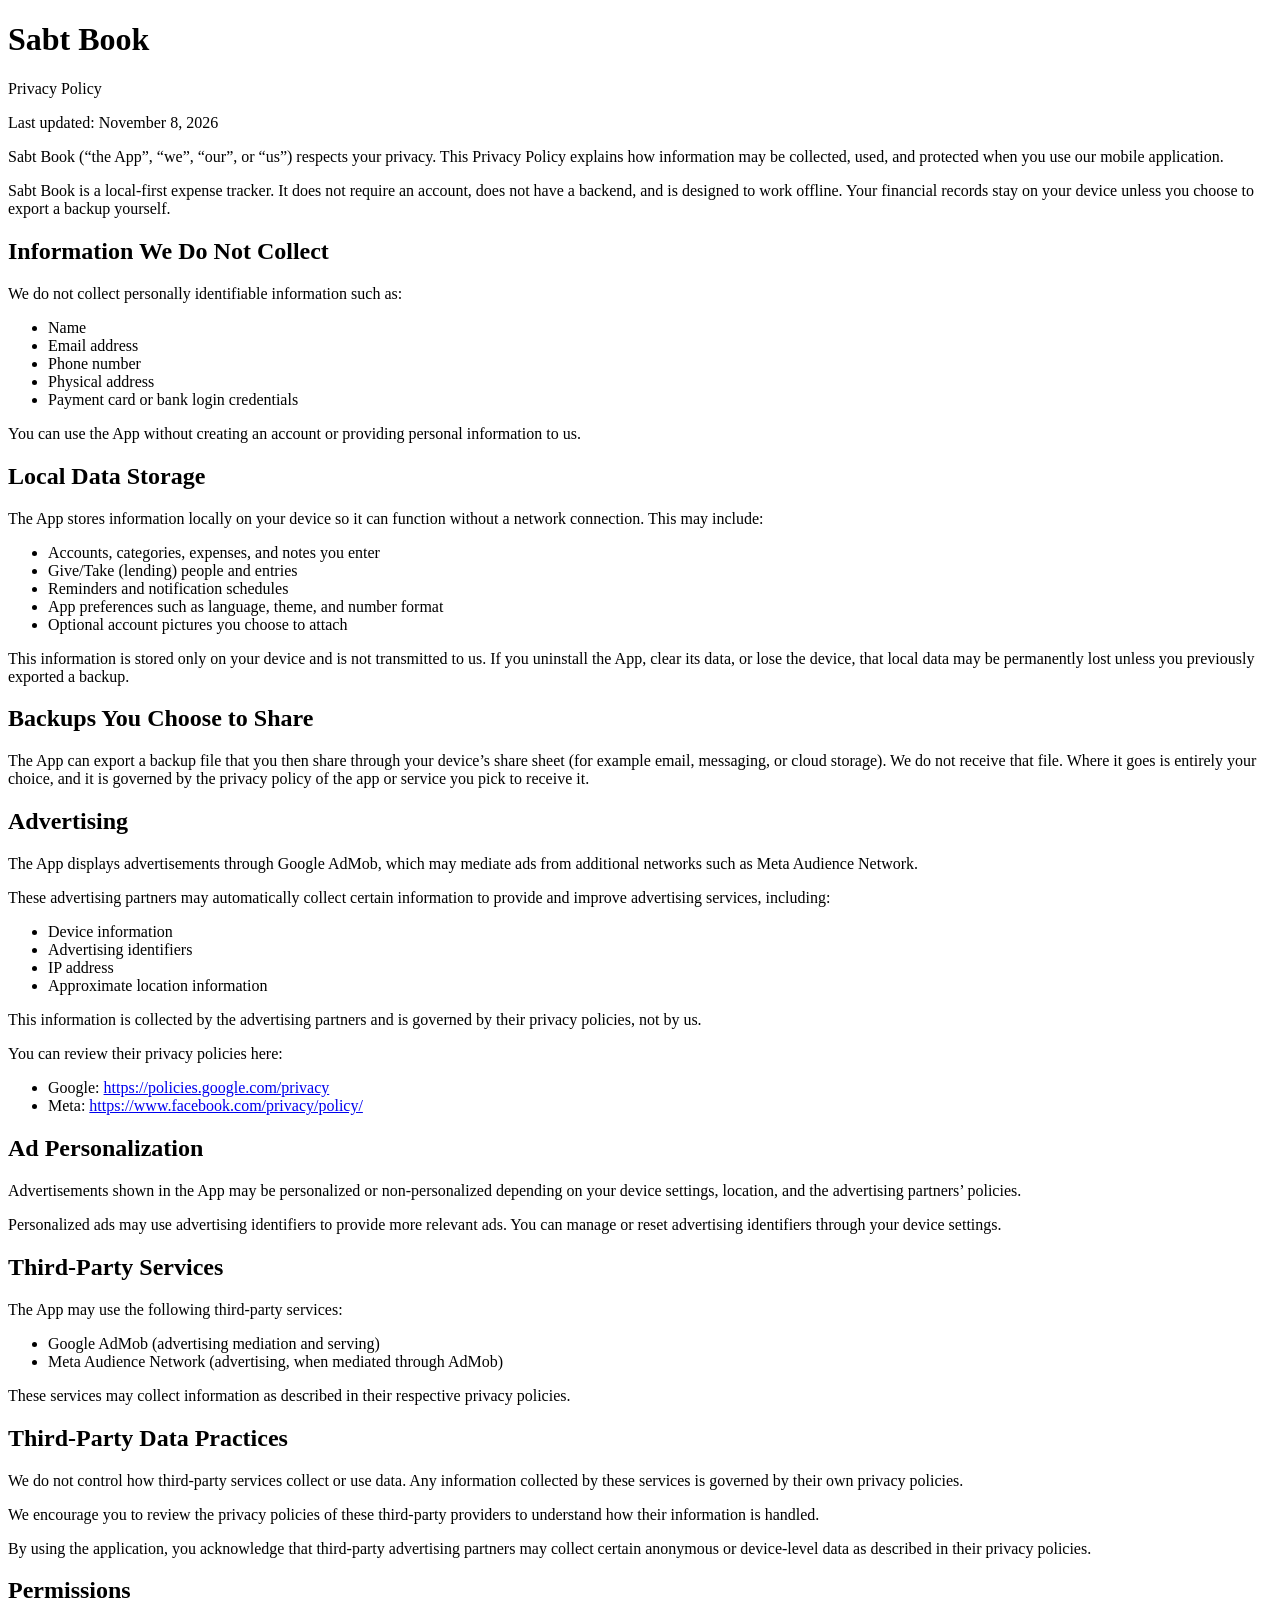
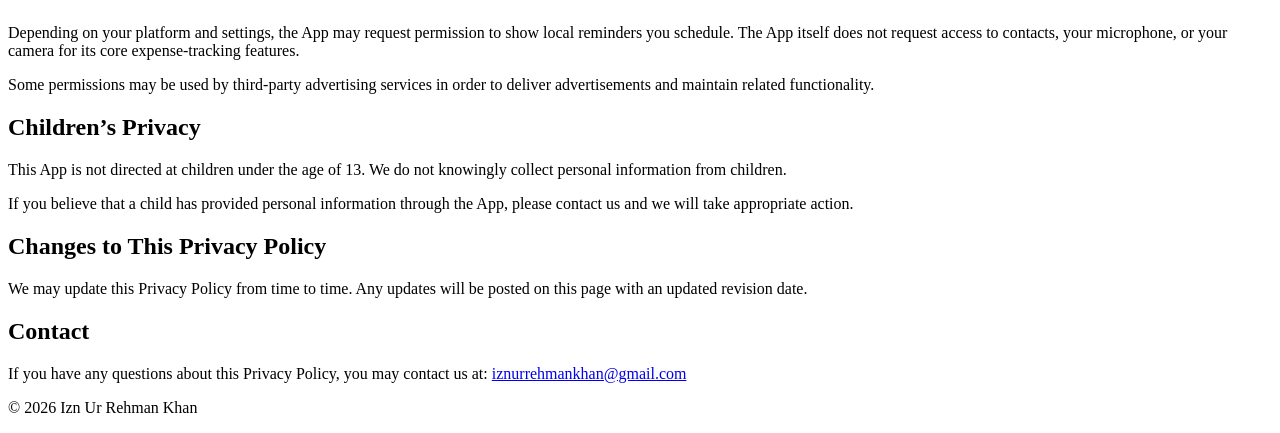
==== privacy/sabtbook.html @ edb350c2 "Add Sabt Book privacy policy and terms of service Host the legal pages for Play Console / AdMob and " ====
<!DOCTYPE html>
<html lang="en">

<head>

    <meta charset="UTF-8">
    <meta name="viewport" content="width=device-width, initial-scale=1">

    <title>Sabt Book – Privacy Policy</title>

    <meta name="description"
          content="Privacy Policy for the Sabt Book expense tracker. Learn how data is stored on device and how advertisements are served.">

    <link rel="stylesheet" href="../css/styles.css">

</head>

<body>

<header>
    <h1>Sabt Book</h1>
    <p>Privacy Policy</p>
</header>

<main>

    <div class="container">

        <p class="last-updated">
            Last updated: November 8, 2026
        </p>

        <p>
            Sabt Book (“the App”, “we”, “our”, or “us”) respects your privacy.
            This Privacy Policy explains how information may be collected, used, and
            protected when you use our mobile application.
        </p>

        <p>
            Sabt Book is a local-first expense tracker. It does not require an
            account, does not have a backend, and is designed to work offline.
            Your financial records stay on your device unless you choose to
            export a backup yourself.
        </p>

        <h2>Information We Do Not Collect</h2>

        <p>
            We do not collect personally identifiable information such as:
        </p>

        <ul>
            <li>Name</li>
            <li>Email address</li>
            <li>Phone number</li>
            <li>Physical address</li>
            <li>Payment card or bank login credentials</li>
        </ul>

        <p>
            You can use the App without creating an account or providing personal
            information to us.
        </p>

        <h2>Local Data Storage</h2>

        <p>
            The App stores information locally on your device so it can function
            without a network connection. This may include:
        </p>

        <ul>
            <li>Accounts, categories, expenses, and notes you enter</li>
            <li>Give/Take (lending) people and entries</li>
            <li>Reminders and notification schedules</li>
            <li>App preferences such as language, theme, and number format</li>
            <li>Optional account pictures you choose to attach</li>
        </ul>

        <p>
            This information is stored only on your device and is not transmitted
            to us. If you uninstall the App, clear its data, or lose the device,
            that local data may be permanently lost unless you previously exported
            a backup.
        </p>

        <h2>Backups You Choose to Share</h2>

        <p>
            The App can export a backup file that you then share through your
            device’s share sheet (for example email, messaging, or cloud storage).
            We do not receive that file. Where it goes is entirely your choice,
            and it is governed by the privacy policy of the app or service you
            pick to receive it.
        </p>

        <h2>Advertising</h2>

        <p>
            The App displays advertisements through Google AdMob, which may
            mediate ads from additional networks such as Meta Audience Network.
        </p>

        <p>
            These advertising partners may automatically collect certain
            information to provide and improve advertising services, including:
        </p>

        <ul>
            <li>Device information</li>
            <li>Advertising identifiers</li>
            <li>IP address</li>
            <li>Approximate location information</li>
        </ul>

        <p>
            This information is collected by the advertising partners and is
            governed by their privacy policies, not by us.
        </p>

        <p>
            You can review their privacy policies here:
        </p>

        <ul>
            <li>
                Google:
                <a href="https://policies.google.com/privacy" target="_blank" rel="noopener">
                    https://policies.google.com/privacy
                </a>
            </li>
            <li>
                Meta:
                <a href="https://www.facebook.com/privacy/policy/" target="_blank" rel="noopener">
                    https://www.facebook.com/privacy/policy/
                </a>
            </li>
        </ul>

        <h2>Ad Personalization</h2>

        <p>
            Advertisements shown in the App may be personalized or non-personalized
            depending on your device settings, location, and the advertising
            partners’ policies.
        </p>

        <p>
            Personalized ads may use advertising identifiers to provide more
            relevant ads. You can manage or reset advertising identifiers through
            your device settings.
        </p>

        <h2>Third-Party Services</h2>

        <p>
            The App may use the following third-party services:
        </p>

        <ul>
            <li>Google AdMob (advertising mediation and serving)</li>
            <li>Meta Audience Network (advertising, when mediated through AdMob)</li>
        </ul>

        <p>
            These services may collect information as described in their
            respective privacy policies.
        </p>

        <h2>Third-Party Data Practices</h2>

        <p>
            We do not control how third-party services collect or use data.
            Any information collected by these services is governed by their
            own privacy policies.
        </p>

        <p>
            We encourage you to review the privacy policies of these third-party
            providers to understand how their information is handled.
        </p>

        <p>
            By using the application, you acknowledge that third-party
            advertising partners may collect certain anonymous or
            device-level data as described in their privacy policies.
        </p>

        <h2>Permissions</h2>

        <p>
            Depending on your platform and settings, the App may request
            permission to show local reminders you schedule. The App itself does
            not request access to contacts, your microphone, or your camera for
            its core expense-tracking features.
        </p>

        <p>
            Some permissions may be used by third-party advertising services in
            order to deliver advertisements and maintain related functionality.
        </p>

        <h2>Children’s Privacy</h2>

        <p>
            This App is not directed at children under the age of 13.
            We do not knowingly collect personal information from children.
        </p>

        <p>
            If you believe that a child has provided personal information through
            the App, please contact us and we will take appropriate action.
        </p>

        <h2>Changes to This Privacy Policy</h2>

        <p>
            We may update this Privacy Policy from time to time.
            Any updates will be posted on this page with an updated revision date.
        </p>

        <h2>Contact</h2>

        <p>
            If you have any questions about this Privacy Policy, you may contact us at:
            <a href="mailto:iznurrehmankhan@gmail.com">
                iznurrehmankhan@gmail.com
            </a>
        </p>

    </div>

</main>

<footer>
    <p>© 2026 Izn Ur Rehman Khan</p>
</footer>

</body>

</html>
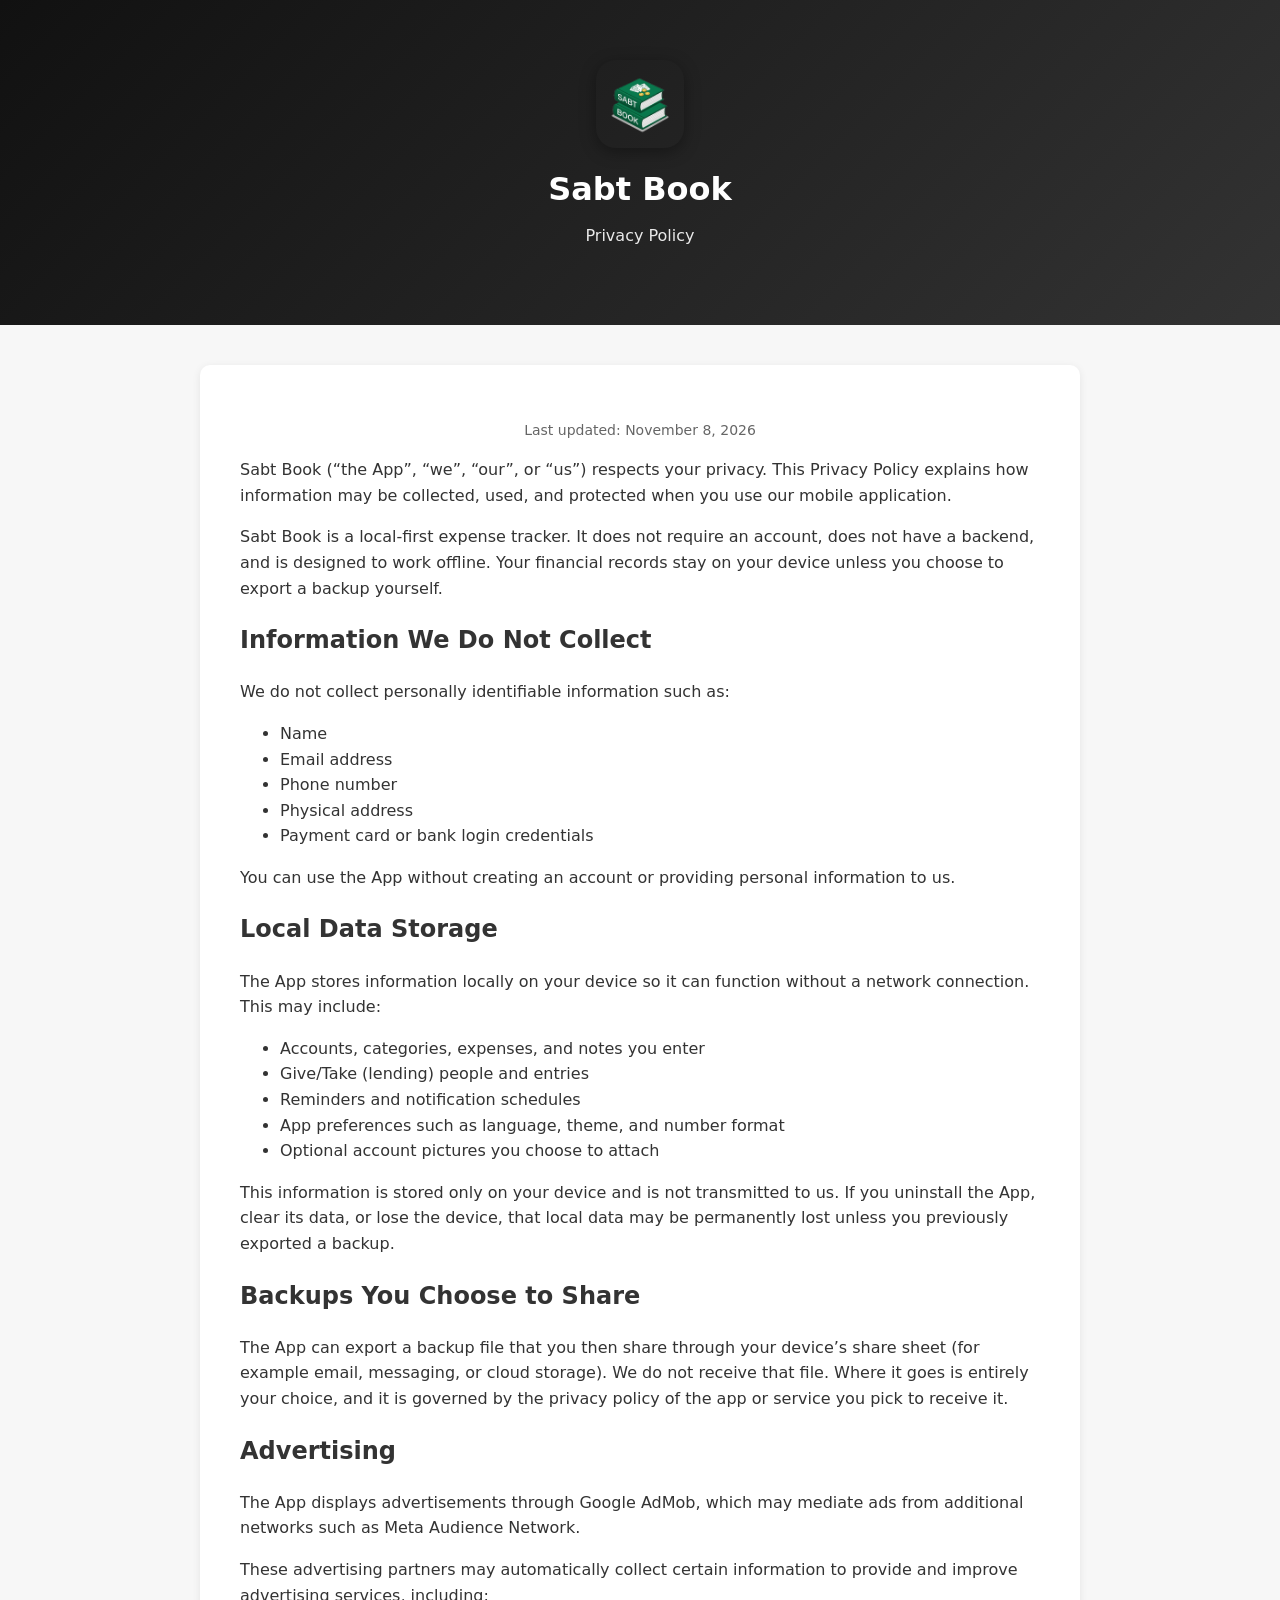
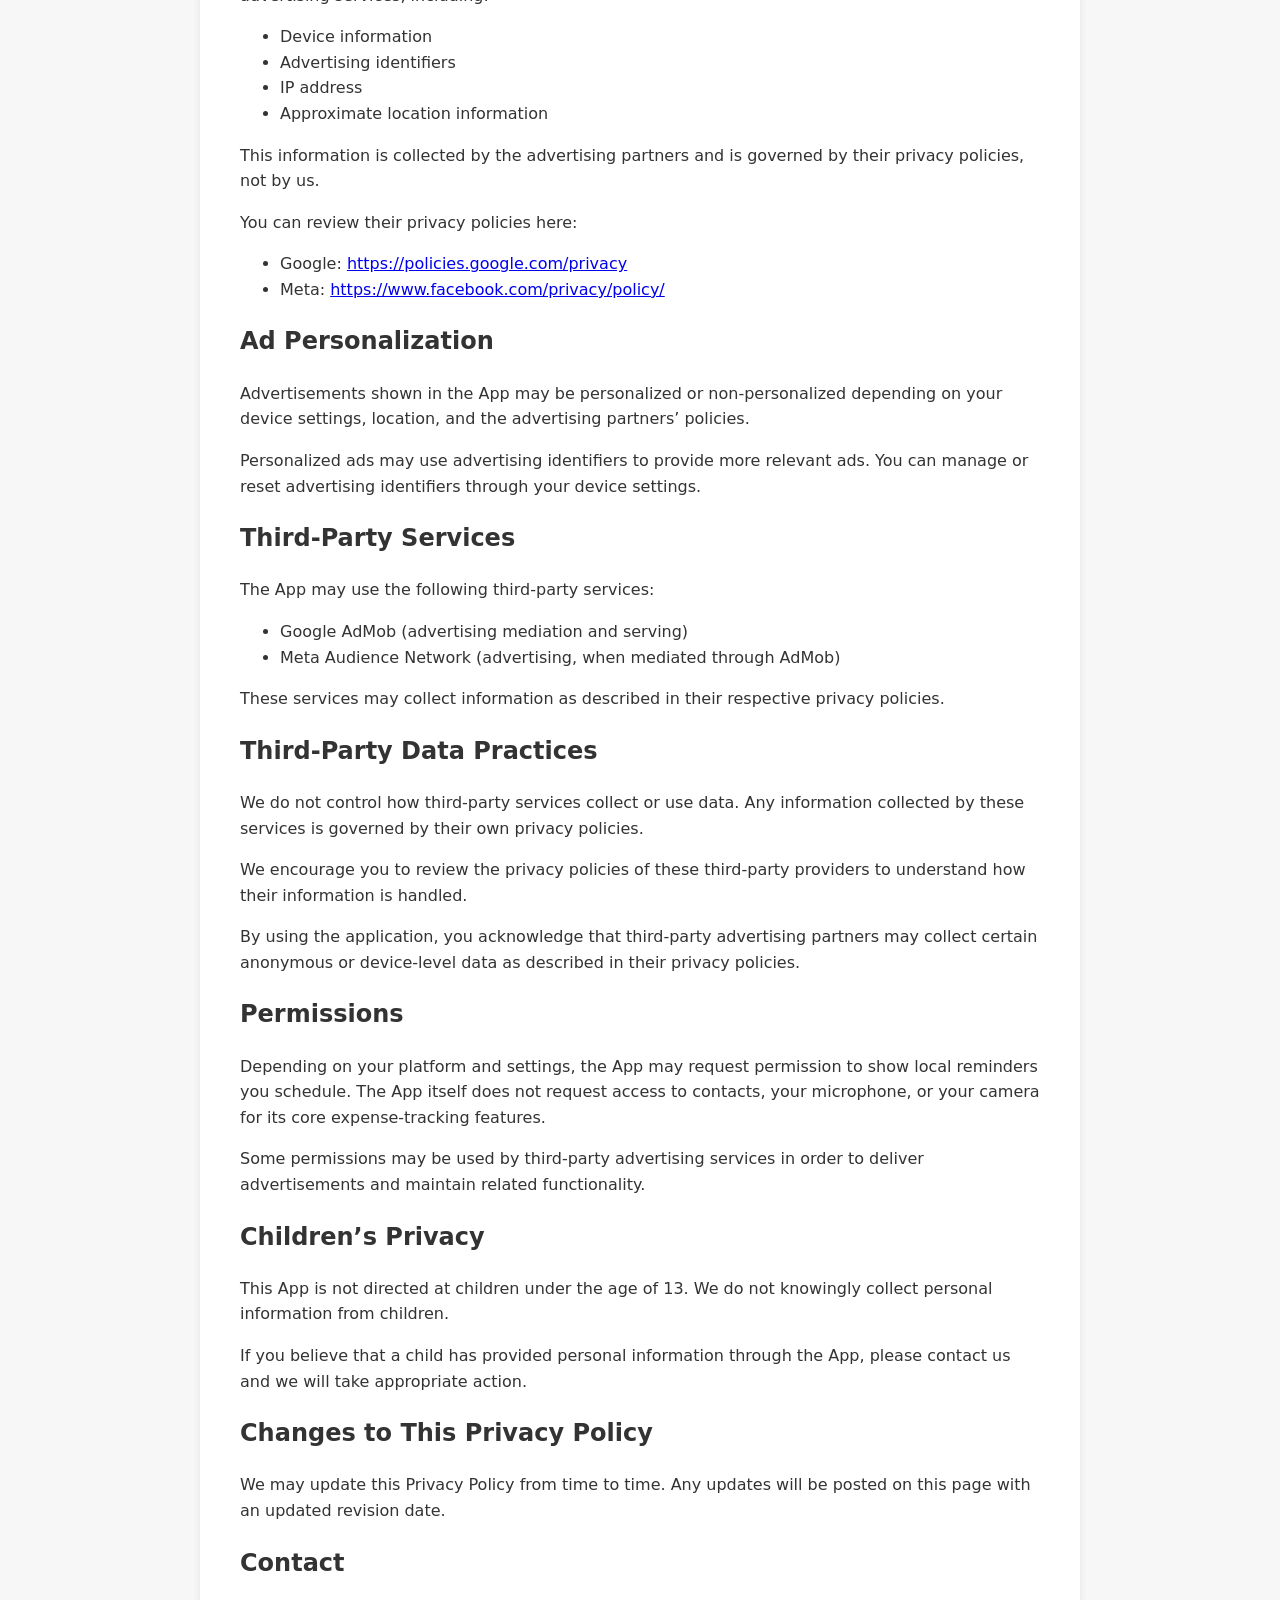
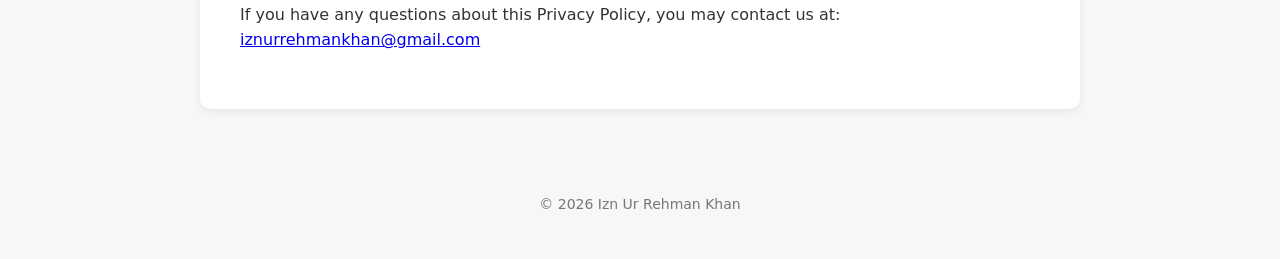
==== commit 4999a72f: "Rename the game to 8192 and add app icons on legal pages Publish the display name change, move the p" ====
--- a/privacy/sabtbook.html
+++ b/privacy/sabtbook.html
@@ -18,6 +18,11 @@
 <body>
 
 <header>
+    <img class="app-icon"
+         src="../assets/icons/sabtbook.png"
+         width="88"
+         height="88"
+         alt="Sabt Book app icon">
     <h1>Sabt Book</h1>
     <p>Privacy Policy</p>
 </header>
--- a/css/styles.css
+++ b/css/styles.css
@@ -0,0 +1,135 @@
+
+body{
+  font-family: system-ui,-apple-system,Segoe UI,Roboto,Ubuntu,Cantarell,sans-serif;
+  margin:0;
+  background:#f7f7f7;
+  color:#333;
+  line-height:1.6;
+}
+
+header{
+  background:linear-gradient(135deg,#111,#333);
+  color:white;
+  padding:60px 20px;
+  text-align:center;
+}
+
+header .app-icon{
+  display:block;
+  width:88px;
+  height:88px;
+  margin:0 auto 16px;
+  border-radius:20px;
+  box-shadow:0 4px 16px rgba(0,0,0,.35);
+  /* Transparent icons show the header behind them. Override per image with
+     style="--app-icon-bg:#rrggbb" when an icon needs a solid fill; white is
+     the fallback if that variable is unset on a light surface. */
+  background:var(--app-icon-bg, transparent);
+  object-fit:cover;
+}
+
+header h1{
+  margin:0;
+  font-size:32px;
+}
+
+header p{
+  margin-top:8px;
+  opacity:.9;
+}
+
+main{
+  max-width:1000px;
+  margin:auto;
+  padding:40px 20px;
+}
+
+.section-title{
+  font-size:22px;
+  margin-bottom:20px;
+}
+
+.apps{
+  display:grid;
+  grid-template-columns:repeat(auto-fit,minmax(260px,1fr));
+  gap:20px;
+}
+
+.card{
+  background:white;
+  padding:20px;
+  border-radius:10px;
+  box-shadow:0 2px 8px rgba(0,0,0,.08);
+  transition:transform .15s ease, box-shadow .15s ease;
+}
+
+.card:hover{
+  transform:translateY(-4px);
+  box-shadow:0 6px 16px rgba(0,0,0,.12);
+}
+
+.card h3{
+  margin-top:0;
+}
+
+.button{
+  display:inline-block;
+  background:#34a853;
+  color:white;
+  padding:8px 14px;
+  border-radius:6px;
+  font-size:14px;
+  text-decoration:none;
+  margin-top:10px;
+}
+
+.button:hover{
+  background:#2d9449;
+}
+
+.link{
+  display:block;
+  margin-top:10px;
+  color:#0b6cff;
+  text-decoration:none;
+}
+
+.link:hover{
+  text-decoration:underline;
+}
+
+.list{
+  background:white;
+  padding:20px;
+  border-radius:10px;
+  box-shadow:0 2px 8px rgba(0,0,0,.08);
+}
+
+.list>a{
+  display:block;
+  margin:10px 0;
+  color:#0b6cff;
+  text-decoration:none;
+}
+
+.container{
+  max-width:800px;
+  margin:auto;
+  background:white;
+  padding:40px;
+  border-radius:10px;
+  box-shadow:0 2px 8px rgba(0,0,0,.08);
+}
+
+.last-updated{
+  text-align:center;
+  font-size:14px;
+  color:#666;
+}
+
+footer{
+  text-align:center;
+  padding:30px;
+  font-size:14px;
+  color:#777;
+}
